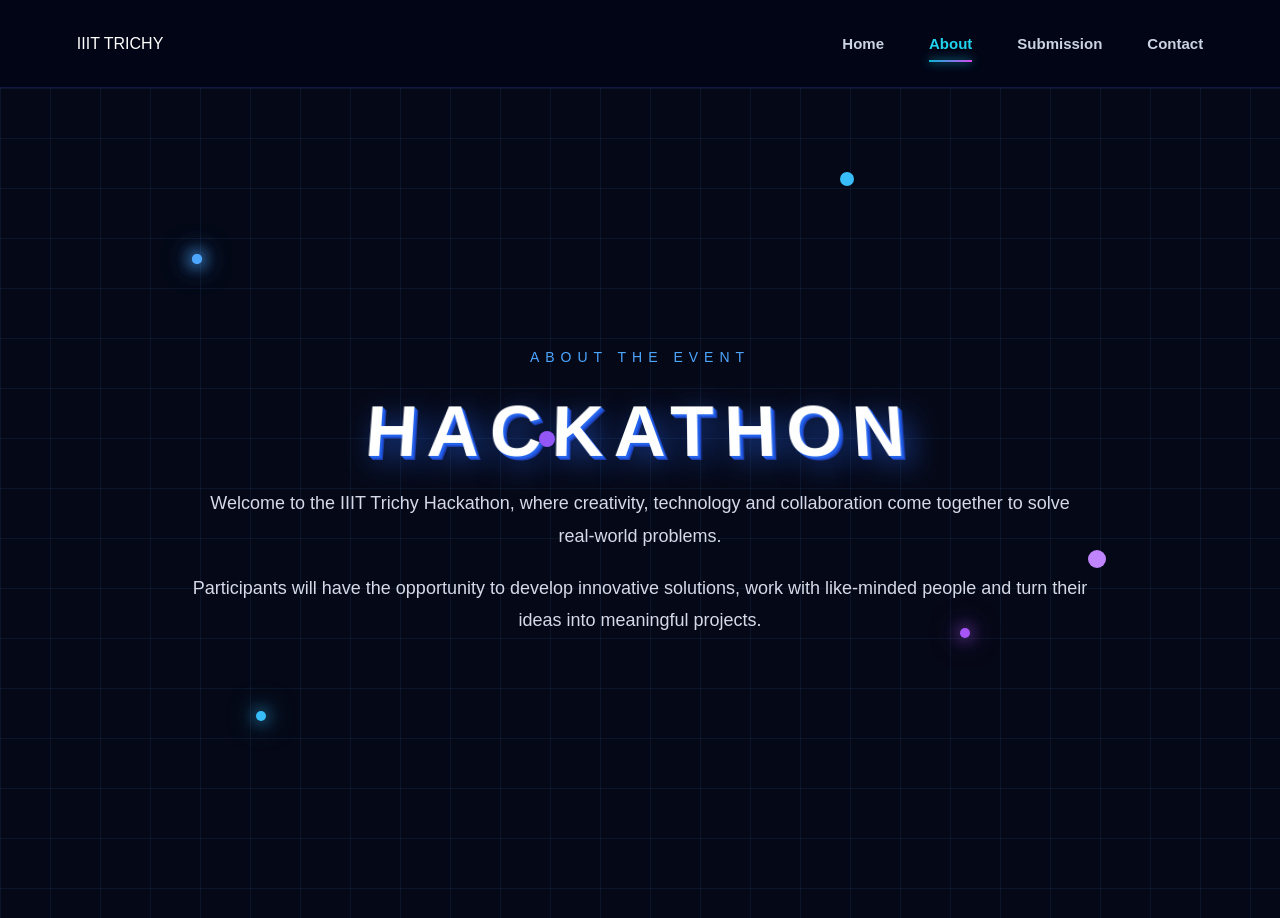
==== about.html @ 7487f622 "initial commit" ====
<!DOCTYPE html>
<html lang="en">

<head>
    <meta charset="UTF-8">
    <meta name="viewport" content="width=device-width, initial-scale=1.0">

    <title>About | Hackathon</title>

    <link rel="stylesheet" href="css/style.css">
</head>

<body>

    <!-- Navigation -->
    <nav class="navbar">

        <div class="logo">
            IIIT TRICHY
        </div>

        <div class="nav-links">
            <a href="index.html">Home</a>
            <a href="about.html" class="active">About</a>
            <a href="submission.html">Submission</a>
            <a href="contact.html">Contact</a>
        </div>

    </nav>


    <!-- About Section -->
    <main class="about-page">

    <div class="particle particle-1"></div>
    <div class="particle particle-2"></div>
    <div class="particle particle-3"></div>

    <div class="about-content">

        <p class="subtitle">ABOUT THE EVENT</p>

        <h1>HACKATHON</h1>

        <p class="about-text">
            Welcome to the IIIT Trichy Hackathon, where creativity,
            technology and collaboration come together to solve
            real-world problems.
        </p>

        <p class="about-text">
            Participants will have the opportunity to develop innovative
            solutions, work with like-minded people and turn their ideas
            into meaningful projects.
        </p>

    </div>

</main>
<script src="js/script.js"></script>

</body>

</html>
---- css/style.css ----
/* ========================================
   RESET
======================================== */

* {
    margin: 0;
    padding: 0;
    box-sizing: border-box;
}


html {
    scroll-behavior: smooth;
}


body {

    font-family:
        "Segoe UI",
        Arial,
        sans-serif;

    background: #020617;

    color: #ffffff;

    overflow-x: hidden;
}



/* ========================================
   NAVIGATION
======================================== */

.navbar {

    height: 88px;

    width: 100%;

    padding: 0 6%;

    display: flex;

    align-items: center;

    justify-content: space-between;

    position: relative;

    z-index: 100;

    background:
        rgba(2, 6, 23, 0.92);

    border-bottom:
        1px solid
        rgba(99, 102, 241, 0.18);

    backdrop-filter:
        blur(15px);
}



/* Logo */

.logo {

    display: flex;

    align-items: center;

    gap: 12px;
}


.logo-icon {

    width: 48px;

    height: 48px;

    display: flex;

    align-items: center;

    justify-content: center;

    border-radius: 12px;

    font-size: 25px;

    color: white;

    background:
        linear-gradient(
            135deg,
            #06b6d4,
            #7c3aed
        );

    box-shadow:

        0 0 15px
        rgba(6, 182, 212, 0.5),

        0 0 30px
        rgba(124, 58, 237, 0.3);
}


.logo-text h2 {

    font-size: 18px;

    letter-spacing: 0.5px;

    color: #f8fafc;
}


.logo-text span {

    font-size: 11px;

    color: #94a3b8;
}



/* Navigation */

.nav-links {

    display: flex;

    list-style: none;

    gap: 45px;
}


.nav-links a {

    text-decoration: none;

    color: #cbd5e1;

    font-size: 15px;

    font-weight: 600;

    padding: 10px 0;

    position: relative;

    transition: 0.3s;
}


.nav-links a:hover {

    color: #22d3ee;

}


.nav-links a.active {

    color: #22d3ee;

}


.nav-links a.active::after {

    content: "";

    position: absolute;

    left: 0;

    bottom: 0;

    width: 100%;

    height: 2px;

    background:
        linear-gradient(
            90deg,
            #06b6d4,
            #d946ef
        );

    box-shadow:

        0 0 10px
        #22d3ee;
}



/* Notice */

.notice-btn {

    text-decoration: none;

    color: white;

    padding: 13px 20px;

    border-radius: 10px;

    border: 1px solid
        #06b6d4;

    background:
        rgba(6, 182, 212, 0.05);

    box-shadow:
        0 0 15px
        rgba(6, 182, 212, 0.15);

    transition: 0.3s;
}


.notice-btn:hover {

    background:
        linear-gradient(
            90deg,
            #0891b2,
            #7c3aed
        );

    box-shadow:
        0 0 25px
        rgba(6, 182, 212, 0.4);

    transform:
        translateY(-2px);
}



/* ========================================
   HERO
======================================== */

.hero {

    min-height: 650px;

    position: relative;

    overflow: hidden;

    display: flex;

    align-items: center;

    justify-content: center;

    text-align: center;

    background:
        radial-gradient(
            circle at 50% 45%,
            #0b1235 0%,
            #030720 45%,
            #01030f 100%
        );
}



/* ========================================
   HERO BACKGROUND
======================================== */

.hero-background {

    position: absolute;

    inset: 0;

    overflow: hidden;

    pointer-events: none;
}



/* Blue glow */

.glow {

    position: absolute;

    border-radius: 50%;

    filter: blur(60px);

    opacity: 0.35;

    animation:
        glowMove 8s ease-in-out infinite;
}


.glow-blue {

    width: 500px;

    height: 500px;

    left: -180px;

    bottom: -200px;

    background:
        #075eff;
}


.glow-purple {

    width: 500px;

    height: 500px;

    right: -180px;

    bottom: -180px;

    background:
        #9d00ff;

    animation-delay: 3s;
}


@keyframes glowMove {

    0%,
    100% {

        transform:
            translate(0, 0);

    }

    50% {

        transform:
            translate(40px, -30px);

    }

}



/* ========================================
   STARS
======================================== */

.star {

    position: absolute;

    width: 4px;

    height: 4px;

    border-radius: 50%;

    background: #38bdf8;

    box-shadow:
        0 0 10px
        #38bdf8;

    animation:
        starPulse 3s ease-in-out infinite;
}


.star-1 {
    top: 10%;
    left: 3%;
}

.star-2 {
    top: 25%;
    left: 15%;
}

.star-3 {
    top: 15%;
    right: 20%;
}

.star-4 {
    top: 30%;
    right: 5%;
}

.star-5 {
    bottom: 25%;
    left: 10%;
}

.star-6 {
    bottom: 30%;
    right: 20%;
}

.star-7 {
    top: 40%;
    left: 30%;
}

.star-8 {
    top: 50%;
    right: 30%;
}


@keyframes starPulse {

    0%,
    100% {

        opacity: 0.25;

        transform:
            scale(1);
    }

    50% {

        opacity: 1;

        transform:
            scale(2);
    }
}



/* ========================================
   FLOATING SHAPES
======================================== */

.floating-shape {

    position: absolute;

    color: #7c3aed;

    font-size: 35px;

    opacity: 0.7;

    text-shadow:
        0 0 15px
        #7c3aed;

    animation:
        shapeFloat 7s ease-in-out infinite;
}


.shape-1 {

    left: 10%;

    top: 30%;
}


.shape-2 {

    right: 10%;

    top: 25%;

    color: #06b6d4;

    text-shadow:
        0 0 15px
        #06b6d4;

    animation-delay: 2s;
}


.shape-3 {

    left: 18%;

    bottom: 25%;

    animation-delay: 3s;
}


.shape-4 {

    right: 18%;

    bottom: 30%;

    color: #d946ef;

    animation-delay: 4s;
}


@keyframes shapeFloat {

    0%,
    100% {

        transform:
            translateY(0)
            rotate(0deg);

    }

    50% {

        transform:
            translateY(-30px)
            rotate(180deg);

    }

}



/* ========================================
   NETWORK LINES
======================================== */

.network {

    position: absolute;

    height: 1px;

    width: 180px;

    background:
        linear-gradient(
            90deg,
            transparent,
            #2563eb,
            transparent
        );

    opacity: 0.5;

    transform: rotate(-25deg);

    animation:
        linePulse 4s infinite;
}


.network-1 {

    top: 20%;

    left: 5%;
}


.network-2 {

    top: 30%;

    right: 4%;

    transform:
        rotate(25deg);

    background:
        linear-gradient(
            90deg,
            transparent,
            #d946ef,
            transparent
        );
}


.network-3 {

    bottom: 35%;

    left: 8%;

    transform:
        rotate(20deg);
}


@keyframes linePulse {

    0%,
    100% {

        opacity: 0.15;
    }

    50% {

        opacity: 0.8;
    }
}



/* ========================================
   NEON WAVES
======================================== */

.wave {

    position: absolute;

    bottom: 0;

    width: 55%;

    height: 130px;

    border-radius:
        50% 50% 0 0;

    filter: blur(1px);

    opacity: 0.6;
}


.wave-blue {

    left: -10%;

    border-top:
        2px solid #006eff;

    box-shadow:
        0 -15px 40px
        rgba(0, 110, 255, 0.5);

    transform:
        rotate(-5deg);
}


.wave-purple {

    right: -10%;

    border-top:
        2px solid #c026ff;

    box-shadow:
        0 -15px 40px
        rgba(192, 38, 255, 0.5);

    transform:
        rotate(5deg);
}



/* ========================================
   PERSPECTIVE GRID
======================================== */

.perspective-grid {

    position: absolute;

    bottom: -100px;

    left: -10%;

    width: 120%;

    height: 230px;

    background-image:

        linear-gradient(
            rgba(37, 99, 235, 0.25) 1px,
            transparent 1px
        ),

        linear-gradient(
            90deg,
            rgba(37, 99, 235, 0.25) 1px,
            transparent 1px
        );

    background-size:
        45px 45px;

    transform:
        perspective(400px)
        rotateX(60deg);

    opacity: 0.5;

    animation:
        gridMove 7s linear infinite;
}


@keyframes gridMove {

    from {

        background-position:
            0 0;
    }

    to {

        background-position:
            0 45px;
    }
}



/* ========================================
   HERO CONTENT
======================================== */

.hero-content {

    position: relative;

    z-index: 10;

    width: 90%;

    max-width: 1100px;

    padding: 70px 20px;
}



/* Welcome */

.welcome {

    display: flex;

    align-items: center;

    justify-content: center;

    gap: 30px;

    color: #f8fafc;

    font-size: 18px;

    font-weight: 700;

    letter-spacing: 8px;

    margin-bottom: 20px;
}


.welcome span {

    width: 90px;

    height: 2px;

    background:
        linear-gradient(
            90deg,
            transparent,
            #06b6d4
        );

    box-shadow:
        0 0 10px
        #06b6d4;
}


.welcome span:last-child {

    background:
        linear-gradient(
            90deg,
            #d946ef,
            transparent
        );
}



/* ========================================
   3D HACKATHON
======================================== */

.hackathon-title {

    font-size:
        clamp(4rem, 11vw, 9rem);

    line-height: 0.95;

    font-weight: 1000;

    letter-spacing: 3px;

    margin-bottom: 30px;

    position: relative;

    display: inline-block;

    color: #ffffff;

    background:
        linear-gradient(
            110deg,
            #00eaff 0%,
            #168cff 30%,
            #8b5cf6 55%,
            #d946ef 80%,
            #ffffff 100%
        );

    -webkit-background-clip: text;

    -webkit-text-fill-color:
        transparent;


    /* 3D extrusion */

    text-shadow:

        3px 3px 0 #164e9e,

        6px 6px 0 #3730a3,

        9px 9px 0 #4c1d95,

        12px 12px 0 #581c87,

        18px 20px 35px
        rgba(0, 0, 0, 0.8);


    animation:
        titleFloat 4s ease-in-out infinite;
}


@keyframes titleFloat {

    0%,
    100% {

        transform:
            translateY(0);
    }

    50% {

        transform:
            translateY(-8px);
    }
}



/* ========================================
   TAGLINE
======================================== */

.tagline {

    font-size: 27px;

    color: #f8fafc;

    margin-bottom: 18px;

    font-weight: 700;
}


.tagline span {

    color: #c026ff;

    padding: 0 10px;

    text-shadow:
        0 0 12px
        #c026ff;
}



/* ========================================
   DESCRIPTION
======================================== */

.hero-description {

    max-width: 700px;

    margin: 0 auto 35px;

    color: #cbd5e1;

    font-size: 18px;

    line-height: 1.8;
}



/* ========================================
   BUTTONS
======================================== */

.hero-buttons {

    display: flex;

    justify-content: center;

    gap: 25px;

    margin-bottom: 40px;
}


.btn {

    min-width: 200px;

    padding: 16px 28px;

    border-radius: 10px;

    text-decoration: none;

    font-weight: 700;

    display: inline-flex;

    justify-content: center;

    align-items: center;

    gap: 15px;

    transition: 0.3s;
}



/* Primary */

.primary-btn {

    color: white;

    background:
        linear-gradient(
            100deg,
            #008cff,
            #7c3aed,
            #d946ef
        );

    box-shadow:

        0 0 20px
        rgba(0, 140, 255, 0.4),

        0 0 40px
        rgba(124, 58, 237, 0.2);
}


.primary-btn:hover {

    transform:
        translateY(-5px);

    box-shadow:

        0 0 30px
        rgba(0, 140, 255, 0.7),

        0 0 50px
        rgba(217, 70, 239, 0.3);
}



/* Secondary */

.secondary-btn {

    color: #ffffff;

    border:
        1px solid #06b6d4;

    background:
        rgba(2, 6, 23, 0.5);

    box-shadow:
        inset 0 0 15px
        rgba(6, 182, 212, 0.08);
}


.secondary-btn:hover {

    background:
        rgba(6, 182, 212, 0.15);

    transform:
        translateY(-5px);

    box-shadow:
        0 0 25px
        rgba(6, 182, 212, 0.35);
}



/* ========================================
   SCROLL
======================================== */

.scroll-indicator {

    display: flex;

    flex-direction: column;

    align-items: center;

    gap: 10px;

    color: #94a3b8;
}


.scroll-indicator p {

    font-size: 13px;

    letter-spacing: 1px;
}


.mouse {

    width: 22px;

    height: 36px;

    border:
        2px solid #94a3b8;

    border-radius: 15px;

    display: flex;

    justify-content: center;

    padding-top: 6px;
}


.mouse div {

    width: 4px;

    height: 8px;

    border-radius: 5px;

    background: #22d3ee;

    box-shadow:
        0 0 10px
        #22d3ee;

    animation:
        scrollMove 1.5s infinite;
}


@keyframes scrollMove {

    0% {

        transform:
            translateY(0);

        opacity: 1;
    }

    100% {

        transform:
            translateY(12px);

        opacity: 0;
    }
}



/* ========================================
   EXPLORE SECTION
======================================== */

.explore {

    padding: 90px 7%;

    text-align: center;

    background:
        linear-gradient(
            180deg,
            #020617,
            #03091c
        );

    border-top:
        1px solid
        rgba(99, 102, 241, 0.15);
}


.section-heading p {

    color: #c026ff;

    font-weight: 800;

    letter-spacing: 5px;

    font-size: 13px;

    margin-bottom: 12px;

    text-shadow:
        0 0 15px
        #c026ff;
}


.section-heading h2 {

    font-size: 40px;

    color: #f8fafc;

    margin-bottom: 15px;
}


.heading-line {

    width: 65px;

    height: 3px;

    margin: auto;

    margin-bottom: 20px;

    border-radius: 10px;

    background:
        linear-gradient(
            90deg,
            #06b6d4,
            #d946ef
        );

    box-shadow:
        0 0 15px
        #7c3aed;
}


.section-heading span {

    color: #94a3b8;

    font-size: 16px;
}



/* ========================================
   CARDS
======================================== */

.cards {

    max-width: 1150px;

    margin: 50px auto 0;

    display: grid;

    grid-template-columns:
        repeat(3, 1fr);

    gap: 25px;
}


.card {

    padding: 35px;

    text-align: left;

    background:
        linear-gradient(
            145deg,
            rgba(15, 23, 42, 0.95),
            rgba(2, 6, 23, 0.9)
        );

    border:
        1px solid
        rgba(99, 102, 241, 0.3);

    border-radius: 18px;

    transition: 0.4s;

    position: relative;

    overflow: hidden;
}


.card::before {

    content: "";

    position: absolute;

    top: 0;

    left: 0;

    width: 100%;

    height: 2px;

    background:
        linear-gradient(
            90deg,
            transparent,
            #06b6d4,
            transparent
        );
}


.card:hover {

    transform:
        translateY(-10px);

    border-color:
        #2563eb;

    box-shadow:
        0 0 30px
        rgba(37, 99, 235, 0.15);
}


.card-purple:hover {

    border-color:
        #a855f7;

    box-shadow:
        0 0 30px
        rgba(168, 85, 247, 0.15);
}


.card-pink:hover {

    border-color:
        #ec4899;

    box-shadow:
        0 0 30px
        rgba(236, 72, 153, 0.15);
}



/* Icons */

.card-icon {

    width: 62px;

    height: 62px;

    display: flex;

    align-items: center;

    justify-content: center;

    border-radius: 50%;

    font-size: 27px;

    margin-bottom: 22px;

    background:
        rgba(6, 182, 212, 0.08);

    border:
        1px solid
        rgba(6, 182, 212, 0.5);

    box-shadow:
        0 0 20px
        rgba(6, 182, 212, 0.15);
}


.card-purple .card-icon {

    background:
        rgba(168, 85, 247, 0.08);

    border-color:
        rgba(168, 85, 247, 0.5);

    box-shadow:
        0 0 20px
        rgba(168, 85, 247, 0.15);
}


.card-pink .card-icon {

    background:
        rgba(236, 72, 153, 0.08);

    border-color:
        rgba(236, 72, 153, 0.5);

    box-shadow:
        0 0 20px
        rgba(236, 72, 153, 0.15);
}


.card h3 {

    color: #f8fafc;

    font-size: 22px;

    margin-bottom: 12px;
}


.card p {

    color: #94a3b8;

    line-height: 1.7;

    margin-bottom: 20px;
}


.card a {

    color: #22d3ee;

    text-decoration: none;

    font-weight: 700;
}


.card-purple a {

    color: #c084fc;
}


.card-pink a {

    color: #f472b6;
}



/* ========================================
   FOOTER
======================================== */

footer {

    padding: 25px 7%;

    display: flex;

    justify-content: center;

    align-items: center;

    position: relative;

    background: #01030f;

    border-top:
        1px solid
        rgba(99, 102, 241, 0.2);

    color: #64748b;
}


.social-links {

    position: absolute;

    right: 7%;

    display: flex;

    gap: 20px;
}


.social-links a {

    color: #94a3b8;

    text-decoration: none;

    font-weight: 700;

    transition: 0.3s;
}


.social-links a:hover {

    color: #22d3ee;

    text-shadow:
        0 0 10px
        #22d3ee;
}



/* ========================================
   RESPONSIVE
======================================== */

@media (max-width: 1000px) {

    .nav-links {

        gap: 20px;
    }


    .notice-btn {

        display: none;
    }


    .cards {

        grid-template-columns: 1fr;

        max-width: 550px;
    }

}



@media (max-width: 700px) {

    .navbar {

        height: auto;

        padding: 18px 5%;

        flex-direction: column;

        gap: 15px;
    }


    .nav-links {

        gap: 18px;

        flex-wrap: wrap;

        justify-content: center;
    }


    .hero {

        min-height: 700px;
    }


    .welcome {

        font-size: 13px;

        letter-spacing: 5px;

        gap: 10px;
    }


    .welcome span {

        width: 35px;
    }


    .hackathon-title {

        font-size:
            clamp(
                3.2rem,
                15vw,
                6rem
            );

        letter-spacing: 1px;
    }


    .tagline {

        font-size: 19px;

        line-height: 1.6;
    }


    .hero-description {

        font-size: 16px;
    }


    .hero-buttons {

        flex-direction: column;

        align-items: center;

        gap: 15px;
    }


    .btn {

        width: 210px;
    }


    .section-heading h2 {

        font-size: 30px;
    }


    footer {

        flex-direction: column;

        gap: 20px;
    }


    .social-links {

        position: static;
    }

}

/* =====================================
   VISIBLE ANIMATED BACKGROUND
   ===================================== */

.about-page {
    min-height: calc(100vh - 70px);

    display: flex;
    justify-content: center;
    align-items: center;

    position: relative;
    overflow: hidden;

    /* Animated gradient background */
    background:
        radial-gradient(
            circle at 20% 30%,
            rgba(37, 99, 235, 0.45),
            transparent 35%
        ),
        radial-gradient(
            circle at 80% 70%,
            rgba(147, 51, 234, 0.45),
            transparent 35%
        ),
        #050816;

    background-size: 200% 200%;

    animation: backgroundMove 6s ease-in-out infinite alternate;
}


/* =====================================
   ANIMATION
   ===================================== */

@keyframes backgroundMove {

    0% {
        background-position: 0% 0%;
    }

    50% {
        background-position: 100% 50%;
    }

    100% {
        background-position: 0% 100%;
    }

}

.about-content {
    width: min(900px, 90%);
    text-align: center;
    position: relative;
    z-index: 2;
}

.about-content .subtitle {
    color: #4da6ff;
    letter-spacing: 6px;
    font-size: 14px;
    margin-bottom: 30px;
}

/* =========================
   RESPONSIVE HEADINGS
========================= */

.hackathon-title,
.about-content h1 {
    font-size: clamp(3rem, 8vw, 7rem);
    line-height: 1;
    max-width: 100%;
    overflow-wrap: break-word;
}

.about-text {
    color: #d5d9e8;
    font-size: 18px;
    line-height: 1.8;
    margin: 20px 0;
}

.about-page::before {
    content: "";
    position: absolute;

    width: 10px;
    height: 10px;

    background: #4da6ff;
    border-radius: 50%;

    top: 20%;
    left: 15%;

    box-shadow:
        0 0 15px #4da6ff,
        0 0 30px #4da6ff,

        /* Second particle */
        350px 180px 0 3px #a855f7,

        /* Third particle */
        650px -80px 0 2px #38bdf8,

        /* Fourth particle */
        900px 300px 0 4px #c084fc;

    animation: particleMove 6s ease-in-out infinite alternate;
}

@keyframes particleMove {

    0% {
        transform: translate(0, 0);
    }

    50% {
        transform: translate(300px, 100px);
    }

    100% {
        transform: translate(600px, -50px);
    }

}

/* ============================= */
/* FLOATING PARTICLES */
/* ============================= */

.particle {
    position: absolute;

    width: 10px;
    height: 10px;

    border-radius: 50%;

    z-index: 1;
}


/* Particle 1 */

.particle-1 {
    background: #4da6ff;

    box-shadow:
        0 0 15px #4da6ff,
        0 0 30px #4da6ff;

    top: 20%;
    left: 15%;

    animation: particleOne 6s ease-in-out infinite alternate;
}


/* Particle 2 */

.particle-2 {
    background: #a855f7;

    box-shadow:
        0 0 15px #a855f7,
        0 0 30px #a855f7;

    top: 65%;
    left: 75%;

    animation: particleTwo 8s ease-in-out infinite alternate;
}


/* Particle 3 */

.particle-3 {
    background: #38bdf8;

    box-shadow:
        0 0 15px #38bdf8,
        0 0 30px #38bdf8;

    top: 75%;
    left: 20%;

    animation: particleThree 7s ease-in-out infinite alternate;
}


/* ============================= */
/* PARTICLE ANIMATIONS */
/* ============================= */

@keyframes particleOne {

    0% {
        transform: translate(0, 0);
    }

    100% {
        transform: translate(300px, 120px);
    }

}


@keyframes particleTwo {

    0% {
        transform: translate(0, 0);
    }

    100% {
        transform: translate(-250px, -180px);
    }

}


@keyframes particleThree {

    0% {
        transform: translate(0, 0);
    }

    100% {
        transform: translate(200px, -150px);
    }

}

.about-page {
    min-height: calc(100vh - 70px);

    display: flex;
    justify-content: center;
    align-items: center;

    position: relative;
    overflow: hidden;

    background-color: #050816;

    background-image:
        linear-gradient(
            rgba(77, 166, 255, 0.08) 1px,
            transparent 1px
        ),
        linear-gradient(
            90deg,
            rgba(77, 166, 255, 0.08) 1px,
            transparent 1px
        );

    background-size: 50px 50px;

    animation: gridMove 8s linear infinite;
}
/* Move the grid */

@keyframes gridMove {

    0% {
        background-position: 0 0;
    }

    100% {
        background-position: 50px 50px;
    }
}

/* =====================================
   3D HACKATHON HEADING
   ===================================== */

/* =====================================
   HACKATHON INTRO ANIMATION
   ===================================== */

.about-content h1 {
    font-size: 20px;
    font-weight: 800;
    letter-spacing: 2px;

    color: white;

    position: relative;

    /* Starting position */
    transform:
        perspective(500px)
        rotateX(0deg)
        scale(0.5);

    text-shadow: none;

    /* Animation happens when page loads */
    animation: hackathonIntro 1s ease-out forwards;
}


/* =====================================
   1 SECOND INTRO ANIMATION
   ===================================== */

@keyframes hackathonIntro {

    /* Starting point */
    0% {
        font-size: 20px;

        letter-spacing: 2px;

        transform:
            perspective(500px)
            rotateX(0deg)
            scale(0.5);

        text-shadow: none;
    }


    /* Middle of animation */
    50% {
        transform:
            perspective(500px)
            rotateX(15deg)
            scale(1.05);

        text-shadow:
            2px 2px 0 #2563eb,
            4px 4px 0 #1d4ed8,
            8px 8px 20px rgba(37, 99, 235, 0.7);
    }


    /* Final position */
    100% {
        font-size: 72px;

        letter-spacing: 10px;

        transform:
            perspective(500px)
            rotateX(8deg)
            scale(1);

        text-shadow:
            1px 1px 0 #2563eb,
            2px 2px 0 #2563eb,
            3px 3px 0 #1d4ed8,
            4px 4px 0 #1e40af,
            8px 8px 30px rgba(37, 99, 235, 0.7);
    }

}

/* =====================================
   SUBMISSION PAGE
   ===================================== */

.submission-page {
    min-height: calc(100vh - 70px);

    display: flex;
    justify-content: center;
    align-items: center;

    padding: 60px 20px;

    position: relative;
    overflow: hidden;

    background:
        radial-gradient(
            circle at 20% 30%,
            rgba(30, 80, 200, 0.25),
            transparent 40%
        ),
        radial-gradient(
            circle at 80% 70%,
            rgba(130, 40, 200, 0.25),
            transparent 40%
        ),
        #050816;
}


/* Main content */

.submission-content {
    width: 100%;
    max-width: 750px;

    text-align: center;

    position: relative;
    z-index: 2;
}


/* Small heading */

.submission-content .subtitle {
    color: #38bdf8;

    font-size: 14px;
    letter-spacing: 5px;

    margin-bottom: 15px;
}


/* Main heading */

.submission-content h1 {
    font-size: 56px;
    letter-spacing: 8px;

    color: white;

    margin-bottom: 20px;

    text-shadow:
        0 0 10px rgba(56, 189, 248, 0.7),
        0 0 25px rgba(56, 189, 248, 0.4);
}


/* Description */

.submission-description {
    color: #cbd5e1;

    font-size: 17px;
    line-height: 1.7;

    margin-bottom: 35px;
}

/* =====================================
   SUBMISSION FORM
   ===================================== */

.submission-form {
    width: 100%;

    padding: 35px;

    background: rgba(10, 15, 35, 0.75);

    border: 1px solid rgba(56, 189, 248, 0.25);

    border-radius: 15px;

    box-shadow:
        0 0 30px rgba(56, 189, 248, 0.08);

    backdrop-filter: blur(10px);

    text-align: left;
}


/* Each form field */

.form-group {
    margin-bottom: 20px;
}


/* Labels */

.form-group label {
    display: block;

    color: #e2e8f0;

    font-size: 14px;
    font-weight: 600;

    margin-bottom: 8px;
}


/* Inputs and textarea */

.form-group input,
.form-group textarea {
    width: 100%;

    padding: 13px 15px;

    background: rgba(255, 255, 255, 0.05);

    border: 1px solid rgba(148, 163, 184, 0.3);

    border-radius: 8px;

    color: white;

    font-size: 15px;

    outline: none;

    transition: 0.3s;
}


/* Placeholder */

.form-group input::placeholder,
.form-group textarea::placeholder {
    color: #64748b;
}


/* When user clicks inside input */

.form-group input:focus,
.form-group textarea:focus {
    border-color: #38bdf8;

    box-shadow:
        0 0 10px rgba(56, 189, 248, 0.3);
}


/* Prevent textarea from becoming too small */

.form-group textarea {
    resize: vertical;
}

/* =====================================
   SUBMIT BUTTON
   ===================================== */

.submission-form .submit-btn {
    display: block;

    width: 100%;
    padding: 14px 20px;
    margin-top: 10px;

    border: none;
    border-radius: 8px;

    background: linear-gradient(
        90deg,
        #2563eb,
        #9333ea
    );

    color: white;

    font-size: 15px;
    font-weight: 700;

    letter-spacing: 1px;

    cursor: pointer;

    transition: 0.3s ease;

    box-shadow:
        0 0 15px rgba(37, 99, 235, 0.3);
}


/* Hover effect */

.submission-form .submit-btn:hover {

    transform: translateY(-3px);

    background: linear-gradient(
        90deg,
        #3b82f6,
        #a855f7
    );

    box-shadow:
        0 0 25px rgba(56, 189, 248, 0.6);
}


/* Click effect */

.submission-form .submit-btn:active {

    transform: translateY(0);

}

/* =====================================
   RESPONSIVE SUBMISSION PAGE
   ===================================== */

@media (max-width: 768px) {

    .submission-page {
        padding: 40px 15px;
    }

    .submission-content h1 {
        font-size: 42px;
        letter-spacing: 5px;
    }

    .submission-content .subtitle {
        font-size: 12px;
        letter-spacing: 3px;
    }

    .submission-description {
        font-size: 15px;
    }

    .submission-form {
        padding: 25px 20px;
    }

}

/* =========================
   MOBILE RESPONSIVE
========================= */

@media (max-width: 768px) {

    .hackathon-title,
    .about-content h1 {
        font-size: clamp(2.8rem, 13vw, 5rem);
        line-height: 1;
    }

    .hero,
    .about-page {
        min-height: 100vh;
        height: auto;
        overflow: hidden;
    }

    .about-content {
        width: 100%;
        max-width: 900px;
    }

}


/* =========================
   SMALL PHONES
========================= */

@media (max-width: 480px) {

    .hackathon-title,
    .about-content h1 {
        font-size: clamp(2.3rem, 14vw, 4rem);
        line-height: 1;
    }

    .about-page {
        padding-left: 20px;
        padding-right: 20px;
    }

}

/* =================================
   MOBILE RESPONSIVE FIX
   ================================= */

@media (max-width: 768px) {

    /* HOME PAGE */
    .hackathon-title {
        font-size: clamp(2.8rem, 12vw, 4.5rem);
        line-height: 0.95;
        letter-spacing: 0.02em;
        white-space: nowrap;
    }
}


/* ================================
   ABOUT PAGE - MOBILE FIX
================================ */

@media (max-width: 768px) {

    .about-page {
        min-height: calc(100vh - 70px);
        width: 100%;
        padding: 40px 20px;
        display: flex;
        align-items: center;
        justify-content: center;
        overflow: hidden;
    }

    .about-content {
        width: 100%;
        max-width: 100%;
        text-align: center;
        padding: 0;
    }

    .about-content .subtitle {
        font-size: 12px;
        letter-spacing: 4px;
        margin-bottom: 20px;
    }

    .about-content h1 {
        font-size: clamp(42px, 13vw, 72px);
        line-height: 1;
        letter-spacing: 2px;
        white-space: nowrap;
        max-width: 100%;
        margin: 0 auto 25px;
    }

    .about-content .about-text {
        width: 100%;
        max-width: 500px;
        margin: 0 auto 20px;
        font-size: 15px;
        line-height: 1.8;
        padding: 0;
    }
}


/* Extra-small phones */
@media (max-width: 480px) {

    .about-page {
        padding: 30px 15px;
    }

    .about-content h1 {
        font-size: 13vw;
        letter-spacing: 1px;
    }

    .about-content .subtitle {
        font-size: 10px;
        letter-spacing: 3px;
    }

    .about-content .about-text {
        font-size: 14px;
        line-height: 1.7;
    }
}

/* =========================================
   FINAL MOBILE FIX FOR ABOUT PAGE
========================================= */

@media (max-width: 768px) {

    .about-page {
        width: 100% !important;
        max-width: 100vw !important;
        min-height: calc(100vh - 70px) !important;
        padding: 30px 15px !important;
        overflow: hidden !important;
        box-sizing: border-box !important;
    }

    .about-content {
        width: 100% !important;
        max-width: 100% !important;
        box-sizing: border-box !important;
        text-align: center !important;
    }

    .about-content h1 {
        width: 100% !important;
        max-width: 100% !important;

        /* Important: make the heading fit the phone */
        font-size: clamp(34px, 10vw, 52px) !important;

        line-height: 1 !important;
        letter-spacing: 1px !important;

        /* Keep HACKATHON on one line */
        white-space: nowrap !important;

        margin: 0 auto 25px !important;

        /* Remove possible desktop animation sizing */
        transform-origin: center !important;
        box-sizing: border-box !important;
    }

    .about-content .about-text {
        width: 100% !important;
        max-width: 100% !important;
        padding: 0 !important;
        margin-left: auto !important;
        margin-right: auto !important;

        font-size: 14px !important;
        line-height: 1.7 !important;
        box-sizing: border-box !important;
    }
}


/* =========================================
   SMALL PHONES
========================================= */

@media (max-width: 480px) {

    .about-page {
        padding-left: 12px !important;
        padding-right: 12px !important;
    }

    .about-content h1 {
        font-size: 10vw !important;
        letter-spacing: 0 !important;
    }

    .about-content .subtitle {
        font-size: 10px !important;
        letter-spacing: 3px !important;
    }
}

/* =========================================
   CONTACT PAGE
========================================= */

.contact-page {
    min-height: calc(100vh - 70px);
    width: 100%;
    padding: 90px 20px;
    display: flex;
    justify-content: center;
    align-items: center;
    text-align: center;

    background:
        radial-gradient(circle at 20% 40%, rgba(0, 100, 255, 0.16), transparent 40%),
        radial-gradient(circle at 80% 60%, rgba(150, 0, 255, 0.16), transparent 40%);
}

.contact-content {
    width: 90%;
    max-width: 900px;
}

.contact-content .subtitle {
    color: #20cfff;
    font-size: 14px;
    letter-spacing: 5px;
    margin-bottom: 20px;
}

.contact-content h1 {
    font-size: clamp(50px, 8vw, 90px);
    margin-bottom: 25px;
    color: white;

    text-shadow:
        0 0 10px rgba(0, 180, 255, 0.7),
        0 0 25px rgba(120, 50, 255, 0.5);

    letter-spacing: 4px;
}

.contact-intro {
    max-width: 700px;
    margin: 0 auto 50px;

    color: #cbd5e1;
    font-size: 18px;
    line-height: 1.8;
}


/* Contact cards */

.contact-card {
    display: grid;
    grid-template-columns: repeat(3, 1fr);
    gap: 20px;
    width: 100%;
}

.contact-item {
    padding: 30px 20px;

    background: rgba(10, 15, 40, 0.75);
    border: 1px solid rgba(0, 200, 255, 0.25);
    border-radius: 15px;

    backdrop-filter: blur(10px);

    transition:
        transform 0.3s ease,
        border-color 0.3s ease,
        box-shadow 0.3s ease;
}

.contact-item:hover {
    transform: translateY(-8px);

    border-color: #20cfff;

    box-shadow:
        0 0 20px rgba(0, 200, 255, 0.25),
        0 0 40px rgba(140, 50, 255, 0.15);
}

.contact-item h3 {
    color: #ffffff;
    font-size: 20px;
    margin-bottom: 12px;
}

.contact-item p {
    color: #aebbd0;
    font-size: 15px;
    line-height: 1.6;
}


/* =========================================
   CONTACT PAGE - TABLET
========================================= */

@media (max-width: 768px) {

    .contact-page {
        min-height: calc(100vh - 70px);
        padding: 60px 20px;
    }

    .contact-content {
        width: 100%;
        max-width: 600px;
    }

    .contact-content .subtitle {
        font-size: 11px;
        letter-spacing: 3px;
    }

    .contact-content h1 {
        font-size: clamp(45px, 12vw, 70px);
        letter-spacing: 2px;
    }

    .contact-intro {
        font-size: 15px;
        line-height: 1.7;
        margin-bottom: 35px;
    }

    .contact-card {
        grid-template-columns: 1fr;
        gap: 15px;
    }

    .contact-item {
        padding: 25px 20px;
    }
}


/* =========================================
   CONTACT PAGE - SMALL PHONE
========================================= */

@media (max-width: 480px) {

    .contact-page {
        padding: 45px 15px;
    }

    .contact-content h1 {
        font-size: 11vw;
        letter-spacing: 1px;
    }

    .contact-intro {
        font-size: 14px;
    }

    .contact-item {
        padding: 22px 15px;
    }

    .contact-item h3 {
        font-size: 18px;
    }

    .contact-item p {
        font-size: 14px;
    }
}

#successMessage {
    margin-top: 15px;
    font-weight: bold;
}
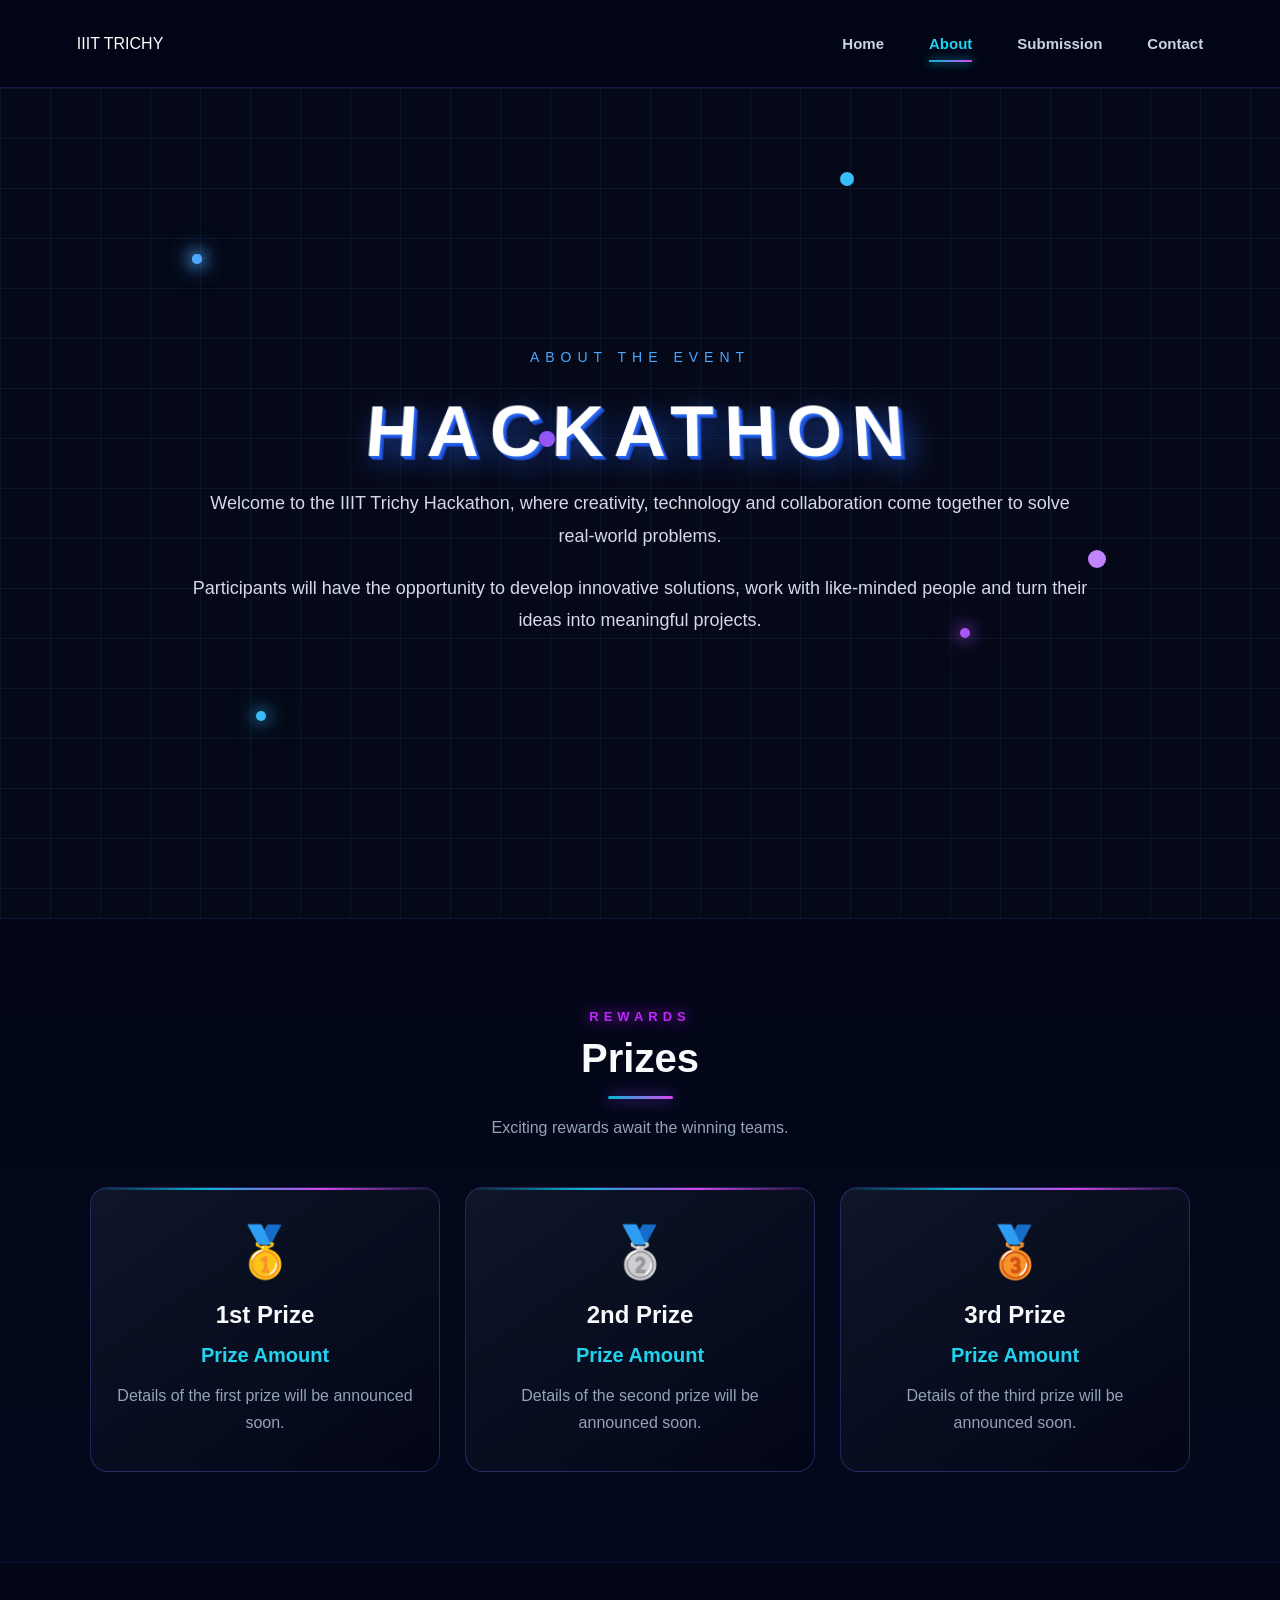
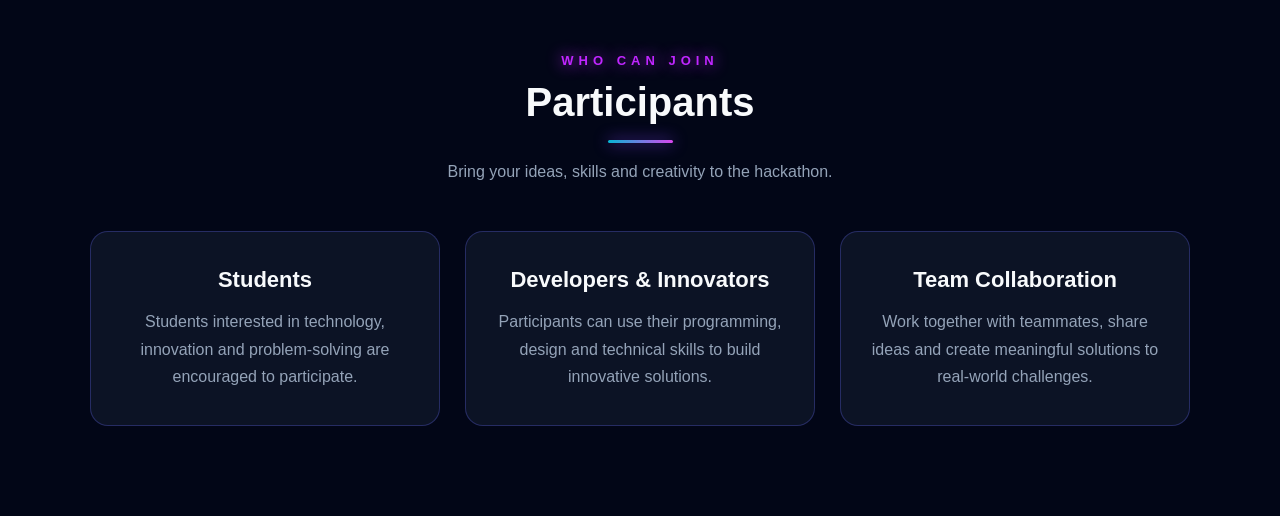
==== commit 77cb87d4: "loaded" ====
--- a/about.html
+++ b/about.html
@@ -32,32 +32,179 @@
     <!-- About Section -->
     <main class="about-page">
 
-    <div class="particle particle-1"></div>
-    <div class="particle particle-2"></div>
-    <div class="particle particle-3"></div>
-
-    <div class="about-content">
-
-        <p class="subtitle">ABOUT THE EVENT</p>
-
-        <h1>HACKATHON</h1>
-
-        <p class="about-text">
-            Welcome to the IIIT Trichy Hackathon, where creativity,
-            technology and collaboration come together to solve
-            real-world problems.
-        </p>
-
-        <p class="about-text">
-            Participants will have the opportunity to develop innovative
-            solutions, work with like-minded people and turn their ideas
-            into meaningful projects.
-        </p>
-
-    </div>
-
-</main>
-<script src="js/script.js"></script>
+        <!-- Particles -->
+        <div class="particle particle-1"></div>
+        <div class="particle particle-2"></div>
+        <div class="particle particle-3"></div>
+
+        <div class="about-content">
+
+            <p class="subtitle">ABOUT THE EVENT</p>
+
+            <h1>HACKATHON</h1>
+
+            <p class="about-text">
+                Welcome to the IIIT Trichy Hackathon, where creativity,
+                technology and collaboration come together to solve
+                real-world problems.
+            </p>
+
+            <p class="about-text">
+                Participants will have the opportunity to develop innovative
+                solutions, work with like-minded people and turn their ideas
+                into meaningful projects.
+            </p>
+
+        </div>
+
+    </main>
+
+
+    <!-- ============================= -->
+    <!-- PRIZES SECTION -->
+    <!-- ============================= -->
+
+    <section class="prizes-section">
+
+        <div class="section-heading">
+
+            <p>REWARDS</p>
+
+            <h2>Prizes</h2>
+
+            <div class="heading-line"></div>
+
+            <span>
+                Exciting rewards await the winning teams.
+            </span>
+
+        </div>
+
+
+        <div class="prize-cards">
+
+            <!-- First Prize -->
+            <div class="prize-card">
+
+                <div class="prize-icon">🥇</div>
+
+                <h3>1st Prize</h3>
+
+                <p class="prize-amount">
+                    Prize Amount
+                </p>
+
+                <p>
+                    Details of the first prize will be announced soon.
+                </p>
+
+            </div>
+
+
+            <!-- Second Prize -->
+            <div class="prize-card">
+
+                <div class="prize-icon">🥈</div>
+
+                <h3>2nd Prize</h3>
+
+                <p class="prize-amount">
+                    Prize Amount
+                </p>
+
+                <p>
+                    Details of the second prize will be announced soon.
+                </p>
+
+            </div>
+
+
+            <!-- Third Prize -->
+            <div class="prize-card">
+
+                <div class="prize-icon">🥉</div>
+
+                <h3>3rd Prize</h3>
+
+                <p class="prize-amount">
+                    Prize Amount
+                </p>
+
+                <p>
+                    Details of the third prize will be announced soon.
+                </p>
+
+            </div>
+
+        </div>
+
+    </section>
+
+
+    <!-- ============================= -->
+    <!-- PARTICIPANTS SECTION -->
+    <!-- ============================= -->
+
+    <section class="participants-section">
+
+        <div class="section-heading">
+
+            <p>WHO CAN JOIN</p>
+
+            <h2>Participants</h2>
+
+            <div class="heading-line"></div>
+
+            <span>
+                Bring your ideas, skills and creativity to the hackathon.
+            </span>
+
+        </div>
+
+
+        <div class="participants-content">
+
+            <div class="participant-box">
+
+                <h3>Students</h3>
+
+                <p>
+                    Students interested in technology, innovation and
+                    problem-solving are encouraged to participate.
+                </p>
+
+            </div>
+
+
+            <div class="participant-box">
+
+                <h3>Developers & Innovators</h3>
+
+                <p>
+                    Participants can use their programming, design and
+                    technical skills to build innovative solutions.
+                </p>
+
+            </div>
+
+
+            <div class="participant-box">
+
+                <h3>Team Collaboration</h3>
+
+                <p>
+                    Work together with teammates, share ideas and create
+                    meaningful solutions to real-world challenges.
+                </p>
+
+            </div>
+
+        </div>
+
+    </section>
+
+
+    <script src="js/script.js"></script>
 
 </body>
 
--- a/css/style.css
+++ b/css/style.css
@@ -2662,4 +2662,249 @@
 #successMessage {
     margin-top: 15px;
     font-weight: bold;
+
+}
+
+/* =========================================
+   PRIZES SECTION
+========================================= */
+
+.prizes-section {
+
+    padding: 90px 7%;
+
+    text-align: center;
+
+    background:
+        linear-gradient(
+            180deg,
+            #020617,
+            #03091c
+        );
+
+    border-top:
+        1px solid
+        rgba(99, 102, 241, 0.15);
+}
+
+
+.prize-cards {
+
+    max-width: 1100px;
+
+    margin: 50px auto 0;
+
+    display: grid;
+
+    grid-template-columns:
+        repeat(3, 1fr);
+
+    gap: 25px;
+}
+
+
+.prize-card {
+
+    padding: 35px 25px;
+
+    background:
+        linear-gradient(
+            145deg,
+            rgba(15, 23, 42, 0.95),
+            rgba(2, 6, 23, 0.9)
+        );
+
+    border:
+        1px solid
+        rgba(99, 102, 241, 0.3);
+
+    border-radius: 18px;
+
+    transition: 0.4s;
+
+    position: relative;
+
+    overflow: hidden;
+}
+
+
+.prize-card::before {
+
+    content: "";
+
+    position: absolute;
+
+    top: 0;
+    left: 0;
+
+    width: 100%;
+    height: 2px;
+
+    background:
+        linear-gradient(
+            90deg,
+            transparent,
+            #06b6d4,
+            #d946ef,
+            transparent
+        );
+}
+
+
+.prize-card:hover {
+
+    transform:
+        translateY(-10px);
+
+    border-color:
+        #22d3ee;
+
+    box-shadow:
+        0 0 30px
+        rgba(34, 211, 238, 0.2);
+}
+
+
+.prize-icon {
+
+    font-size: 50px;
+
+    margin-bottom: 20px;
+}
+
+
+.prize-card h3 {
+
+    color: #f8fafc;
+
+    font-size: 24px;
+
+    margin-bottom: 15px;
+}
+
+
+.prize-amount {
+
+    color: #22d3ee;
+
+    font-size: 20px;
+
+    font-weight: 700;
+
+    margin-bottom: 15px;
+}
+
+
+.prize-card p:last-child {
+
+    color: #94a3b8;
+
+    line-height: 1.7;
+}
+
+
+/* =========================================
+   PARTICIPANTS SECTION
+========================================= */
+
+.participants-section {
+
+    padding: 90px 7%;
+
+    text-align: center;
+
+    background: #020617;
+
+    border-top:
+        1px solid
+        rgba(99, 102, 241, 0.15);
+}
+
+
+.participants-content {
+
+    max-width: 1100px;
+
+    margin: 50px auto 0;
+
+    display: grid;
+
+    grid-template-columns:
+        repeat(3, 1fr);
+
+    gap: 25px;
+}
+
+
+.participant-box {
+
+    padding: 35px 25px;
+
+    background:
+        rgba(15, 23, 42, 0.8);
+
+    border:
+        1px solid
+        rgba(99, 102, 241, 0.3);
+
+    border-radius: 18px;
+
+    transition: 0.4s;
+}
+
+
+.participant-box:hover {
+
+    transform:
+        translateY(-8px);
+
+    border-color:
+        #a855f7;
+
+    box-shadow:
+        0 0 30px
+        rgba(168, 85, 247, 0.2);
+}
+
+
+.participant-box h3 {
+
+    color: #f8fafc;
+
+    font-size: 22px;
+
+    margin-bottom: 15px;
+}
+
+
+.participant-box p {
+
+    color: #94a3b8;
+
+    line-height: 1.7;
+}
+
+
+/* =========================================
+   MOBILE - PRIZES & PARTICIPANTS
+========================================= */
+
+@media (max-width: 768px) {
+
+    .prizes-section,
+    .participants-section {
+
+        padding:
+            70px 20px;
+    }
+
+
+    .prize-cards,
+    .participants-content {
+
+        grid-template-columns: 1fr;
+
+        max-width: 500px;
+    }
+
 }
